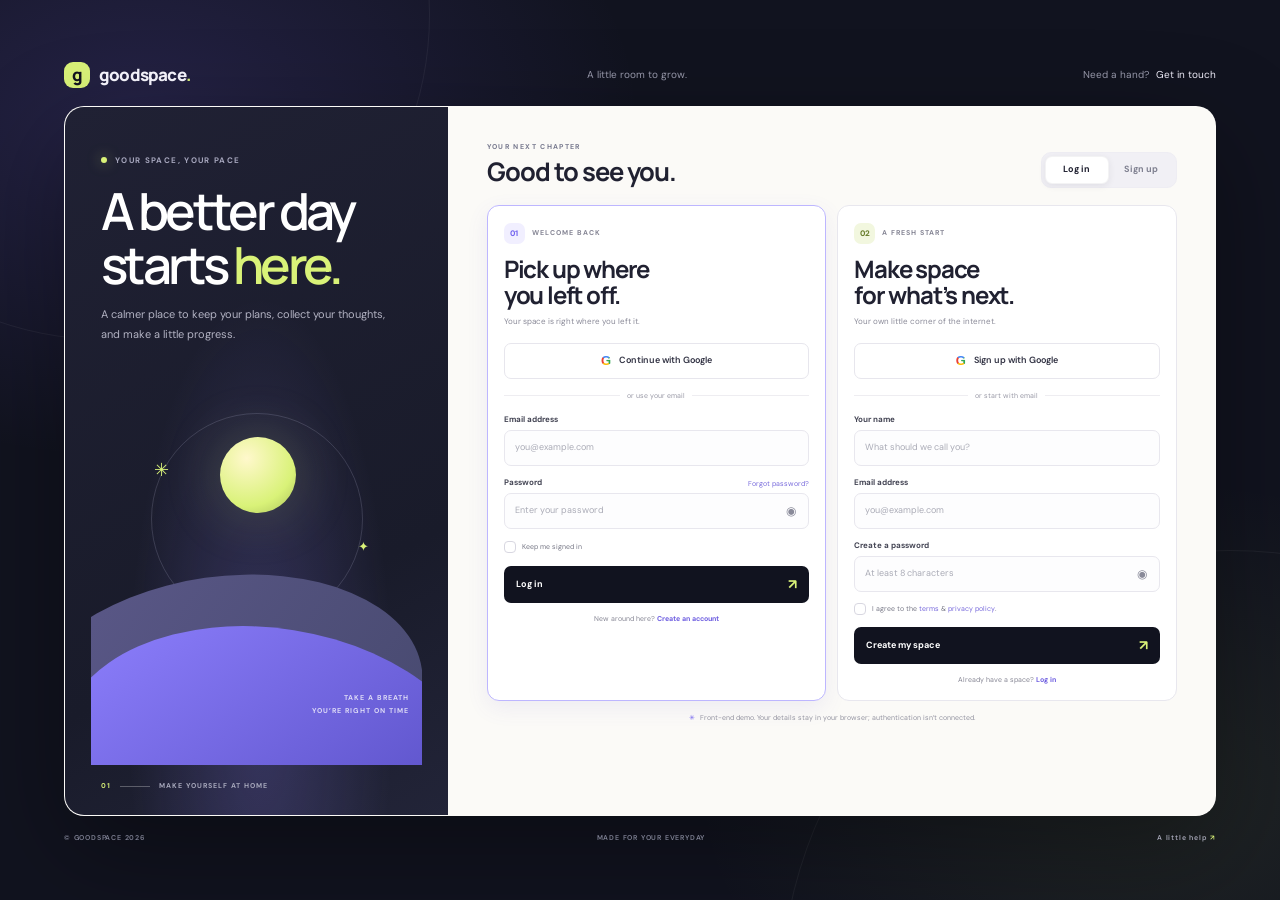
==== loginPage/index.html @ 6bf2a4a4 "Add login page HTML and CSS for user authentication" ====
<!DOCTYPE html>
<html lang="en">
<head>
  <meta charset="UTF-8">
  <meta name="viewport" content="width=device-width, initial-scale=1.0">
  <meta name="theme-color" content="#11131f">
  <meta name="description" content="Sign in or create your account. A polished, responsive login and sign-up page demo.">
  <title>Welcome back — Goodspace</title>
  <link rel="preconnect" href="https://fonts.googleapis.com">
  <link rel="preconnect" href="https://fonts.gstatic.com" crossorigin>
  <link href="https://fonts.googleapis.com/css2?family=DM+Sans:wght@400;500;600;700&family=Manrope:wght@400;500;600;700;800&display=swap" rel="stylesheet">
  <link href="https://cdn.jsdelivr.net/npm/bootstrap@5.3.3/dist/css/bootstrap.min.css" rel="stylesheet" integrity="sha384-QWTKZyjpPEjISv5WaRU9OFeRpok6YctnYmDr5pNlyT2bRjXh0JMhjY6hW+ALEwIH" crossorigin="anonymous">
  <link rel="stylesheet" href="style.css">
</head>
<body>
  <main class="auth-page container-fluid">
    <div class="ambient ambient-one" aria-hidden="true"></div>
    <div class="ambient ambient-two" aria-hidden="true"></div>

    <header class="topbar">
      <a class="brand" href="#" aria-label="Goodspace home"><span class="brand-mark" aria-hidden="true">g</span>goodspace<span class="brand-period">.</span></a>
      <p class="topbar-note">A little room to grow.</p>
      <a class="help-link" href="mailto:hello@goodspace.example">Need a hand? <span>Get in touch</span></a>
    </header>

    <section class="auth-shell row g-0" aria-labelledby="page-title">
      <div class="welcome-panel col-lg-4">
        <div class="welcome-content">
          <p class="eyebrow"><span class="status-dot"></span> YOUR SPACE, YOUR PACE</p>
          <h1 id="page-title">A better day<br>starts <span>here.</span></h1>
          <p class="welcome-copy">A calmer place to keep your plans, collect your thoughts, and make a little progress.</p>
          <div class="welcome-art" aria-hidden="true">
            <div class="art-orbit"></div>
            <div class="art-sun"></div>
            <div class="art-hill hill-back"></div>
            <div class="art-hill hill-front"></div>
            <div class="art-star star-one">✳</div>
            <div class="art-star star-two">✦</div>
            <div class="art-label">TAKE A BREATH<br>YOU’RE RIGHT ON TIME</div>
          </div>
          <div class="welcome-footer"><span>01</span><span class="footer-line"></span><span>MAKE YOURSELF AT HOME</span></div>
        </div>
      </div>

      <div class="forms-panel col-lg-8">
        <div class="forms-heading">
          <div>
            <p class="eyebrow">YOUR NEXT CHAPTER</p>
            <h2>Good to see you.</h2>
          </div>
          <div class="auth-switch" role="tablist" aria-label="Choose login or sign up">
            <button class="switch-option is-active" id="login-tab" type="button" role="tab" aria-selected="true" aria-controls="login-form">Log in</button>
            <button class="switch-option" id="signup-tab" type="button" role="tab" aria-selected="false" aria-controls="signup-form">Sign up</button>
            <span class="switch-highlight" aria-hidden="true"></span>
          </div>
        </div>

        <div class="form-grid">
          <section class="form-card login-card is-selected" id="login-card" aria-labelledby="login-heading">
            <div class="card-kicker"><span class="card-number">01</span><span class="card-type">WELCOME BACK</span></div>
            <h3 id="login-heading">Pick up where<br>you left off.</h3>
            <p class="form-intro">Your space is right where you left it.</p>

            <button class="social-button btn w-100" type="button" data-demo="Google sign-in">
              <span class="google-mark" aria-hidden="true">G</span> Continue with Google
            </button>
            <div class="form-divider"><span></span>or use your email<span></span></div>

            <form class="auth-form" id="login-form">
              <div class="mb-3">
                <label class="form-label" for="login-email">Email address</label>
                <input class="form-control" id="login-email" name="email" type="email" placeholder="you@example.com" autocomplete="email" required>
              </div>
              <div class="mb-2">
                <div class="label-row"><label class="form-label" for="login-password">Password</label><a href="#forgot-password" class="subtle-link" data-demo="Password reset">Forgot password?</a></div>
                <div class="password-wrap">
                  <input class="form-control" id="login-password" name="password" type="password" placeholder="Enter your password" autocomplete="current-password" required minlength="8">
                  <button class="password-toggle" type="button" aria-label="Show password" aria-pressed="false" data-password="login-password"><span aria-hidden="true">◉</span></button>
                </div>
              </div>
              <div class="form-check remember-row">
                <input class="form-check-input" type="checkbox" id="remember-me" name="remember">
                <label class="form-check-label" for="remember-me">Keep me signed in</label>
              </div>
              <button class="submit-button btn w-100" type="submit">Log in <span aria-hidden="true">↗</span></button>
            </form>
            <p class="form-bottom">New around here? <button type="button" class="inline-switch" data-switch="signup">Create an account</button></p>
          </section>

          <section class="form-card signup-card" id="signup-card" aria-labelledby="signup-heading">
            <div class="card-kicker"><span class="card-number">02</span><span class="card-type">A FRESH START</span></div>
            <h3 id="signup-heading">Make space<br>for what’s next.</h3>
            <p class="form-intro">Your own little corner of the internet.</p>

            <button class="social-button btn w-100" type="button" data-demo="Google sign-up">
              <span class="google-mark" aria-hidden="true">G</span> Sign up with Google
            </button>
            <div class="form-divider"><span></span>or start with email<span></span></div>

            <form class="auth-form" id="signup-form">
              <div class="mb-3">
                <label class="form-label" for="signup-name">Your name</label>
                <input class="form-control" id="signup-name" name="name" type="text" placeholder="What should we call you?" autocomplete="name" required>
              </div>
              <div class="mb-3">
                <label class="form-label" for="signup-email">Email address</label>
                <input class="form-control" id="signup-email" name="email" type="email" placeholder="you@example.com" autocomplete="email" required>
              </div>
              <div class="mb-2">
                <label class="form-label" for="signup-password">Create a password</label>
                <div class="password-wrap">
                  <input class="form-control" id="signup-password" name="password" type="password" placeholder="At least 8 characters" autocomplete="new-password" required minlength="8">
                  <button class="password-toggle" type="button" aria-label="Show password" aria-pressed="false" data-password="signup-password"><span aria-hidden="true">◉</span></button>
                </div>
              </div>
              <div class="form-check remember-row terms-row">
                <input class="form-check-input" type="checkbox" id="agree-terms" name="terms" required>
                <label class="form-check-label" for="agree-terms">I agree to the <a href="#terms" class="subtle-link" data-demo="Terms of service">terms</a> &amp; <a href="#privacy" class="subtle-link" data-demo="Privacy policy">privacy policy</a>.</label>
              </div>
              <button class="submit-button btn w-100" type="submit">Create my space <span aria-hidden="true">↗</span></button>
            </form>
            <p class="form-bottom">Already have a space? <button type="button" class="inline-switch" data-switch="login">Log in</button></p>
          </section>
        </div>

        <p class="demo-note"><span aria-hidden="true">✳</span> Front-end demo. Your details stay in your browser; authentication isn’t connected.</p>
      </div>
    </section>

    <footer class="page-footer"><span>© GOODSPACE 2026</span><span>MADE FOR YOUR EVERYDAY</span><a href="mailto:hello@goodspace.example">A little help <span aria-hidden="true">↗</span></a></footer>
    <div class="toast-message" role="status" aria-live="polite"></div>
  </main>

  <script>
    const loginTab = document.querySelector("#login-tab");
    const signupTab = document.querySelector("#signup-tab");
    const formsPanel = document.querySelector(".forms-panel");
    const toast = document.querySelector(".toast-message");
    let toastTimer;

    function selectForm(form) {
      const isSignup = form === "signup";
      formsPanel.classList.toggle("show-signup", isSignup);
      document.querySelector("#login-card").classList.toggle("is-selected", !isSignup);
      document.querySelector("#signup-card").classList.toggle("is-selected", isSignup);
      loginTab.classList.toggle("is-active", !isSignup);
      signupTab.classList.toggle("is-active", isSignup);
      loginTab.setAttribute("aria-selected", String(!isSignup));
      signupTab.setAttribute("aria-selected", String(isSignup));
      document.querySelector(isSignup ? "#signup-heading" : "#login-heading").focus({ preventScroll: true });
    }

    function showMessage(message) {
      toast.textContent = message;
      toast.classList.add("is-visible");
      window.clearTimeout(toastTimer);
      toastTimer = window.setTimeout(() => toast.classList.remove("is-visible"), 3400);
    }

    loginTab.addEventListener("click", () => selectForm("login"));
    signupTab.addEventListener("click", () => selectForm("signup"));
    document.querySelectorAll("[data-switch]").forEach((button) => {
      button.addEventListener("click", () => selectForm(button.dataset.switch));
    });

    document.querySelectorAll("[data-password]").forEach((button) => {
      button.addEventListener("click", () => {
        const input = document.getElementById(button.dataset.password);
        const isVisible = input.type === "text";
        input.type = isVisible ? "password" : "text";
        button.setAttribute("aria-pressed", String(!isVisible));
        button.setAttribute("aria-label", isVisible ? "Show password" : "Hide password");
      });
    });

    document.querySelectorAll(".auth-form").forEach((form) => {
      form.addEventListener("submit", (event) => {
        event.preventDefault();
        showMessage("This is a front-end demo. Connect an authentication service to continue.");
      });
    });

    document.querySelectorAll("[data-demo]").forEach((button) => {
      button.addEventListener("click", (event) => {
        event.preventDefault();
        showMessage(`${button.dataset.demo} needs a connected service in this demo.`);
      });
    });
  </script>
</body>
</html>
---- loginPage/style.css ----
:root {
  --night: #11131f;
  --night-soft: #191b2a;
  --paper: #fbfaf7;
  --ink: #202131;
  --muted: #888898;
  --violet: #8f81ff;
  --violet-dark: #7162ef;
  --lime: #d9f278;
  --line: #ecebf1;
  --display: "Manrope", sans-serif;
  --body: "DM Sans", sans-serif;
}

* {
  box-sizing: border-box;
}

html {
  min-width: 320px;
  min-height: 100%;
  background: var(--night);
}

body {
  min-width: 320px;
  min-height: 100vh;
  margin: 0;
  color: var(--ink);
  font-family: var(--body);
  -webkit-font-smoothing: antialiased;
}

button,
input {
  font: inherit;
}

.auth-page {
  position: relative;
  isolation: isolate;
  display: flex;
  min-height: 100vh;
  flex-direction: column;
  align-items: center;
  justify-content: center;
  padding: 22px clamp(20px, 5vw, 76px) 17px;
  overflow: hidden;
  background:
    radial-gradient(ellipse at 11% 13%, rgba(125, 102, 245, 0.18), transparent 31%),
    radial-gradient(ellipse at 90% 88%, rgba(165, 192, 84, 0.10), transparent 28%),
    var(--night);
}

.ambient {
  position: absolute;
  z-index: -1;
  border: 1px solid rgba(255, 255, 255, 0.055);
  border-radius: 50%;
  pointer-events: none;
}

.ambient-one {
  top: -310px;
  left: -220px;
  width: 650px;
  height: 650px;
}

.ambient-two {
  right: -400px;
  bottom: -550px;
  width: 900px;
  height: 900px;
}

.topbar,
.page-footer {
  position: relative;
  z-index: 1;
  display: flex;
  width: min(1200px, 100%);
  align-items: center;
  justify-content: space-between;
}

.topbar {
  margin: 0 auto 18px;
}

.brand {
  display: inline-flex;
  align-items: center;
  gap: 9px;
  color: #f8f7ff;
  font-family: var(--display);
  font-size: 17px;
  font-weight: 800;
  letter-spacing: -0.8px;
  text-decoration: none;
}

.brand:hover {
  color: #fff;
}

.brand-mark {
  display: grid;
  width: 26px;
  height: 26px;
  border-radius: 9px;
  background: var(--lime);
  color: var(--night);
  font-size: 17px;
  font-weight: 800;
  line-height: 1;
  place-items: center;
}

.brand-period {
  margin-left: -9px;
  color: var(--lime);
}

.topbar-note,
.help-link {
  margin: 0;
  color: #9a9bad;
  font-size: 10px;
}

.help-link {
  text-decoration: none;
}

.help-link span {
  margin-left: 4px;
  color: #f4f2ff;
}

.help-link:hover span,
.page-footer a:hover {
  color: var(--lime);
}

.auth-shell {
  position: relative;
  z-index: 1;
  width: min(1200px, 100%);
  min-height: min(710px, calc(100vh - 108px));
  overflow: hidden;
  border: 1px solid rgba(255, 255, 255, 0.12);
  border-radius: 20px;
  background: var(--paper);
  box-shadow: 0 34px 100px rgba(0, 0, 0, 0.35);
}

.welcome-panel {
  position: relative;
  display: flex;
  min-height: 100%;
  align-items: stretch;
  overflow: hidden;
  background:
    radial-gradient(ellipse at 51% 84%, rgba(143, 129, 255, 0.23), transparent 48%),
    linear-gradient(153deg, #202134 0%, #191b2a 68%, #222438 100%);
  color: #fff;
}

.welcome-content {
  position: relative;
  display: flex;
  width: 100%;
  flex-direction: column;
  padding: 47px 36px 23px;
}

.eyebrow {
  display: flex;
  align-items: center;
  gap: 8px;
  margin: 0 0 17px;
  color: #77798e;
  font-size: 8px;
  font-weight: 700;
  letter-spacing: 1.35px;
}

.welcome-panel .eyebrow {
  color: #a6a6bd;
}

.status-dot {
  width: 6px;
  height: 6px;
  border-radius: 50%;
  background: var(--lime);
  box-shadow: 0 0 13px rgba(217, 242, 120, 0.55);
}

.welcome-panel h1 {
  margin: 0;
  font-family: var(--display);
  font-size: clamp(39px, 4vw, 53px);
  font-weight: 600;
  letter-spacing: -3.6px;
  line-height: 1.06;
}

.welcome-panel h1 span {
  color: var(--lime);
}

.welcome-copy {
  max-width: 285px;
  margin: 14px 0 0;
  color: #b2b2c2;
  font-size: 11px;
  line-height: 1.8;
}

.welcome-art {
  position: relative;
  flex: 1;
  min-height: 190px;
  margin: 20px -10px 16px;
  overflow: hidden;
}

.art-orbit {
  position: absolute;
  top: 12%;
  left: 18%;
  width: 64%;
  aspect-ratio: 1;
  border: 1px solid rgba(215, 216, 248, 0.16);
  border-radius: 50%;
}

.art-sun {
  position: absolute;
  z-index: 1;
  top: 18%;
  left: 39%;
  width: 23%;
  aspect-ratio: 1;
  border-radius: 50%;
  background: radial-gradient(circle at 35% 28%, #fff8cc, #d9f278 65%, #a6bd58);
  box-shadow: 0 0 58px rgba(217, 242, 120, 0.21);
}

.art-hill {
  position: absolute;
  right: -8%;
  bottom: 0;
  left: -8%;
  height: 54%;
  border-radius: 50% 50% 0 0 / 70% 70% 0 0;
}

.hill-back {
  z-index: 2;
  bottom: 4%;
  left: -23%;
  width: 122%;
  height: 43%;
  background: linear-gradient(135deg, #5c598a, #484a70);
  transform: rotate(-8deg);
}

.hill-front {
  z-index: 3;
  right: -27%;
  bottom: -15%;
  width: 129%;
  height: 49%;
  background: linear-gradient(135deg, #8f81ff, #544bc0);
  transform: rotate(9deg);
}

.art-star {
  position: absolute;
  z-index: 4;
  color: var(--lime);
}

.star-one {
  top: 23%;
  left: 19%;
  font-size: 18px;
}

.star-two {
  top: 43%;
  right: 16%;
  font-size: 13px;
}

.art-label {
  position: absolute;
  z-index: 5;
  right: 4%;
  bottom: 12%;
  color: rgba(255, 255, 255, 0.77);
  font-size: 7px;
  font-weight: 700;
  letter-spacing: 1px;
  line-height: 1.8;
  text-align: right;
}

.welcome-footer {
  display: flex;
  align-items: center;
  gap: 9px;
  color: #a7a8bc;
  font-size: 7px;
  font-weight: 700;
  letter-spacing: 1px;
}

.welcome-footer > span:first-child {
  color: var(--lime);
}

.footer-line {
  width: 30px;
  height: 1px;
  background: rgba(255, 255, 255, 0.28);
}

.forms-panel {
  min-width: 0;
  padding: 35px clamp(20px, 3vw, 40px) 18px;
}

.forms-heading {
  display: flex;
  align-items: flex-end;
  justify-content: space-between;
  gap: 14px;
  margin-bottom: 17px;
}

.forms-heading .eyebrow {
  margin-bottom: 5px;
  font-size: 7px;
}

.forms-heading h2 {
  margin: 0;
  font-family: var(--display);
  font-size: clamp(19px, 2vw, 26px);
  font-weight: 700;
  letter-spacing: -1px;
}

.auth-switch {
  position: relative;
  display: inline-grid;
  flex: 0 0 auto;
  grid-template-columns: 1fr 1fr;
  padding: 3px;
  border: 1px solid #eeedf3;
  border-radius: 10px;
  background: #f1f0f5;
}

.switch-option {
  position: relative;
  z-index: 1;
  min-width: 64px;
  padding: 7px 9px;
  border: 0;
  border-radius: 7px;
  background: transparent;
  color: #7f8090;
  font-size: 9px;
  font-weight: 700;
  transition: color 180ms ease;
}

.switch-option.is-active {
  color: var(--ink);
}

.switch-highlight {
  position: absolute;
  top: 3px;
  bottom: 3px;
  left: 3px;
  width: calc(50% - 3px);
  border: 1px solid rgba(32, 33, 49, 0.05);
  border-radius: 7px;
  background: #fff;
  box-shadow: 0 2px 7px rgba(35, 36, 50, 0.08);
  transition: transform 230ms cubic-bezier(0.2, 0.8, 0.2, 1);
}

.show-signup .switch-highlight {
  transform: translateX(100%);
}

.form-grid {
  display: grid;
  grid-template-columns: repeat(2, minmax(0, 1fr));
  gap: 11px;
}

.form-card {
  min-width: 0;
  padding: 17px 16px 14px;
  border: 1px solid #e8e7ee;
  border-radius: 12px;
  background: #fff;
  transition: border-color 200ms ease, box-shadow 200ms ease, transform 200ms ease;
}

.form-card.is-selected {
  border-color: #bdb6ff;
  box-shadow: 0 7px 22px rgba(97, 84, 201, 0.09);
}

.card-kicker {
  display: flex;
  align-items: center;
  gap: 7px;
  margin-bottom: 12px;
}

.card-number {
  display: grid;
  width: 21px;
  height: 21px;
  border-radius: 7px;
  background: #f1efff;
  color: var(--violet-dark);
  font-size: 8px;
  font-weight: 700;
  place-items: center;
}

.signup-card .card-number {
  background: #f2f7df;
  color: #657b27;
}

.card-type {
  color: #858594;
  font-size: 7px;
  font-weight: 700;
  letter-spacing: 1px;
}

.form-card h3 {
  margin: 0;
  font-family: var(--display);
  font-size: clamp(19px, 2vw, 24px);
  font-weight: 700;
  letter-spacing: -1.2px;
  line-height: 1.1;
}

.form-intro {
  min-height: 15px;
  margin: 6px 0 13px;
  color: #8a8a98;
  font-size: 8px;
}

.social-button {
  display: flex;
  min-height: 36px;
  align-items: center;
  justify-content: center;
  gap: 8px;
  padding: 6px 9px;
  border: 1px solid #e7e6ed;
  border-radius: 7px;
  background: #fff;
  color: #303142;
  font-size: 9px;
  font-weight: 600;
  transition: background 160ms ease, border-color 160ms ease;
}

.social-button:hover,
.social-button:focus-visible {
  border-color: #c7c1ff;
  background: #faf9ff;
}

.google-mark {
  font-family: Arial, sans-serif;
  font-size: 13px;
  font-weight: 700;
  background: conic-gradient(from -45deg, #4285f4 0 25%, #34a853 0 50%, #fbbc05 0 75%, #ea4335 0);
  background-clip: text;
  -webkit-text-fill-color: transparent;
}

.form-divider {
  display: flex;
  align-items: center;
  gap: 7px;
  margin: 12px 0;
  color: #9898a5;
  font-size: 7px;
  white-space: nowrap;
}

.form-divider span {
  height: 1px;
  flex: 1;
  background: #eeedf1;
}

.auth-form .mb-3 {
  margin-bottom: 10px !important;
}

.form-label {
  display: block;
  margin: 0 0 5px;
  color: #444554;
  font-size: 8px;
  font-weight: 700;
}

.form-control {
  min-height: 36px;
  padding: 8px 10px;
  border: 1px solid #e8e7ee;
  border-radius: 7px;
  background: #fdfdfe;
  color: var(--ink);
  font-size: 9px;
  box-shadow: none;
}

.form-control::placeholder {
  color: #aaabb6;
}

.form-control:focus {
  border-color: #9b8fff;
  background: #fff;
  box-shadow: 0 0 0 3px rgba(143, 129, 255, 0.13);
}

.label-row {
  display: flex;
  align-items: center;
  justify-content: space-between;
}

.subtle-link {
  color: #7668db;
  font-size: 7px;
  text-decoration: none;
}

.subtle-link:hover {
  color: #4e41bd;
  text-decoration: underline;
}

.password-wrap {
  position: relative;
}

.password-wrap .form-control {
  padding-right: 38px;
}

.password-toggle {
  position: absolute;
  top: 50%;
  right: 4px;
  display: grid;
  width: 28px;
  height: 28px;
  padding: 0;
  transform: translateY(-50%);
  border: 0;
  border-radius: 6px;
  background: transparent;
  color: #898a99;
  font-size: 12px;
  place-items: center;
}

.password-toggle:hover {
  background: #f1efff;
  color: var(--violet-dark);
}

.remember-row {
  display: flex;
  min-height: 17px;
  align-items: center;
  gap: 6px;
  margin: 9px 0 11px;
  padding-left: 0;
}

.form-check-input {
  float: none !important;
  width: 12px;
  height: 12px;
  flex: 0 0 auto;
  margin: 0 !important;
  border-color: #d8d7e1;
  box-shadow: none !important;
  cursor: pointer;
}

.form-check-input:checked {
  border-color: var(--violet-dark);
  background-color: var(--violet-dark);
}

.form-check-label {
  color: #777886;
  font-size: 7px;
  line-height: 1.45;
}

.terms-row {
  margin-top: 8px;
  margin-bottom: 10px;
}

.submit-button {
  display: flex;
  min-height: 37px;
  align-items: center;
  justify-content: space-between;
  padding: 8px 12px;
  border: 0;
  border-radius: 7px;
  background: var(--night);
  color: #fff;
  font-size: 9px;
  font-weight: 700;
  transition: background 180ms ease, transform 180ms ease;
}

.submit-button > span {
  color: var(--lime);
  font-size: 14px;
}

.submit-button:hover,
.submit-button:focus-visible {
  background: var(--violet-dark);
  color: #fff;
  transform: translateY(-1px);
}

.form-bottom {
  margin: 11px 0 0;
  color: #858593;
  font-size: 7px;
  text-align: center;
}

.inline-switch {
  padding: 0;
  border: 0;
  background: none;
  color: #6d5de0;
  font-size: inherit;
  font-weight: 700;
}

.inline-switch:hover {
  text-decoration: underline;
}

.demo-note {
  margin: 12px 0 0;
  color: #9393a0;
  font-size: 7px;
  text-align: center;
}

.demo-note > span {
  margin-right: 3px;
  color: var(--violet-dark);
}

.page-footer {
  margin: 17px auto 0;
  color: #7e8093;
  font-size: 7px;
  font-weight: 600;
  letter-spacing: 0.8px;
}

.page-footer a {
  color: #a5a6b6;
  text-decoration: none;
  transition: color 160ms ease;
}

.page-footer a span {
  color: var(--lime);
}

.toast-message {
  position: fixed;
  z-index: 5;
  right: 20px;
  bottom: 20px;
  max-width: min(390px, calc(100vw - 40px));
  padding: 13px 16px;
  transform: translateY(12px);
  border: 1px solid rgba(255, 255, 255, 0.12);
  border-radius: 10px;
  background: #24263a;
  color: #fff;
  font-size: 11px;
  line-height: 1.6;
  opacity: 0;
  pointer-events: none;
  box-shadow: 0 12px 36px rgba(0, 0, 0, 0.25);
  transition: opacity 180ms ease, transform 180ms ease;
}

.toast-message.is-visible {
  transform: translateY(0);
  opacity: 1;
}

.form-card h3:focus {
  outline: none;
}

@media (min-width: 992px) {
  .forms-panel.show-signup .login-card,
  .forms-panel:not(.show-signup) .signup-card {
    border-color: #e8e7ee;
    box-shadow: none;
  }

  .forms-panel.show-signup .signup-card,
  .forms-panel:not(.show-signup) .login-card {
    border-color: #bdb6ff;
    box-shadow: 0 7px 22px rgba(97, 84, 201, 0.09);
  }
}

@media (max-width: 991.98px) {
  .auth-page {
    justify-content: flex-start;
    padding-top: 18px;
  }

  .auth-shell {
    width: min(690px, 100%);
    min-height: auto;
    margin: 0 auto;
  }

  .welcome-panel {
    min-height: 220px;
  }

  .welcome-content {
    display: grid;
    grid-template-columns: 1fr minmax(180px, 0.7fr);
    grid-template-rows: auto 1fr auto;
    column-gap: 20px;
    padding: 22px 25px 15px;
  }

  .welcome-content > .eyebrow,
  .welcome-panel h1,
  .welcome-copy,
  .welcome-footer {
    grid-column: 1;
  }

  .welcome-content > .eyebrow {
    grid-row: 1;
    margin-bottom: 10px;
  }

  .welcome-panel h1 {
    grid-row: 2;
    font-size: 39px;
  }

  .welcome-copy {
    grid-row: 3;
    align-self: end;
    max-width: 310px;
    margin-top: 10px;
  }

  .welcome-art {
    grid-column: 2;
    grid-row: 1 / 4;
    min-height: 175px;
    margin: 0;
  }

  .welcome-footer {
    display: none;
  }

  .forms-panel {
    padding: 24px 23px 17px;
  }
}

@media (max-width: 575.98px) {
  .auth-page {
    padding-right: 13px;
    padding-left: 13px;
  }

  .topbar {
    margin-bottom: 12px;
  }

  .topbar-note {
    display: none;
  }

  .help-link {
    font-size: 9px;
  }

  .auth-shell {
    border-radius: 16px;
  }

  .welcome-panel {
    min-height: 167px;
  }

  .welcome-content {
    grid-template-columns: minmax(0, 1fr) 120px;
    column-gap: 7px;
    padding: 18px 16px 12px;
  }

  .welcome-panel .eyebrow {
    margin-bottom: 8px;
    font-size: 7px;
  }

  .welcome-panel h1 {
    font-size: 31px;
    letter-spacing: -2px;
  }

  .welcome-copy {
    max-width: 225px;
    margin-top: 7px;
    font-size: 9px;
  }

  .welcome-art {
    min-height: 133px;
  }

  .art-label {
    right: 0;
    bottom: 10%;
    font-size: 5px;
  }

  .forms-panel {
    padding: 20px 15px 14px;
    overflow: hidden;
  }

  .forms-heading {
    align-items: center;
    margin-bottom: 12px;
  }

  .forms-heading h2 {
    font-size: 20px;
  }

  .switch-option {
    min-width: 57px;
    padding: 7px 6px;
    font-size: 8px;
  }

  .form-grid {
    display: flex;
    width: 200%;
    gap: 0;
    align-items: stretch;
    transition: transform 300ms cubic-bezier(0.2, 0.8, 0.2, 1);
  }

  .form-card {
    width: 50%;
    flex: 0 0 50%;
    padding: 17px 14px 14px;
  }

  .show-signup .form-grid {
    transform: translateX(-50%);
  }

  .form-card h3 {
    font-size: 22px;
  }

  .card-kicker {
    margin-bottom: 10px;
  }

  .form-intro {
    margin-bottom: 12px;
  }

  .social-button {
    min-height: 39px;
    font-size: 10px;
  }

  .form-label {
    font-size: 9px;
  }

  .form-control {
    min-height: 39px;
    font-size: 10px;
  }

  .subtle-link,
  .form-check-label {
    font-size: 8px;
  }

  .remember-row {
    margin-top: 10px;
    margin-bottom: 12px;
  }

  .submit-button {
    min-height: 40px;
    font-size: 10px;
  }

  .form-bottom {
    font-size: 8px;
  }

  .demo-note {
    max-width: 320px;
    margin: 11px auto 0;
    line-height: 1.5;
  }

  .page-footer {
    margin-top: 13px;
    font-size: 6px;
  }
}

@media (prefers-reduced-motion: reduce) {
  *,
  *::before,
  *::after {
    scroll-behavior: auto !important;
    animation-duration: 0.01ms !important;
    transition-duration: 0.01ms !important;
  }
}
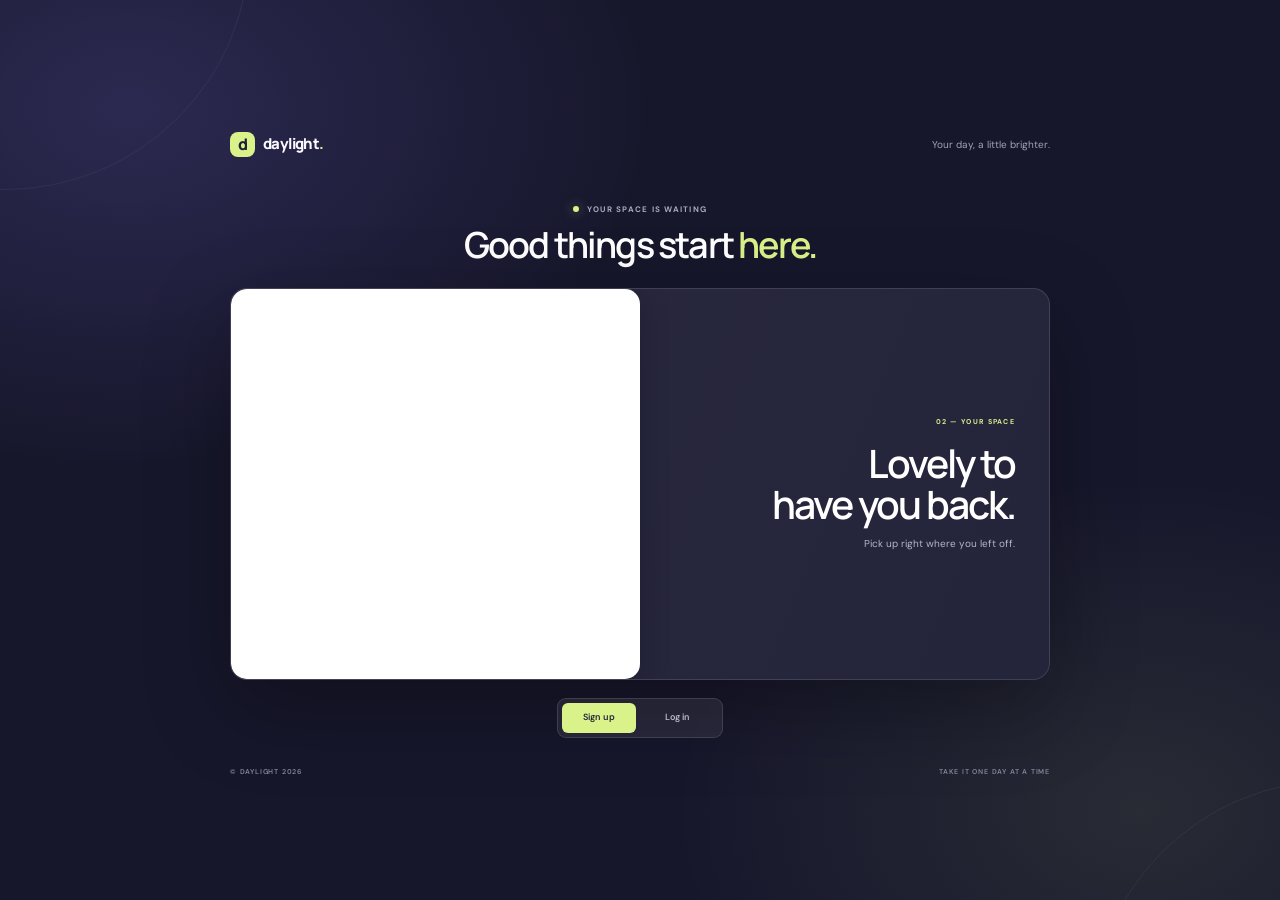
==== commit c9781a2a: "Refactor login page styles: update color scheme, improve layout, and enhance responsiveness" ====
--- a/loginPage/index.html
+++ b/loginPage/index.html
@@ -3,9 +3,9 @@
 <head>
   <meta charset="UTF-8">
   <meta name="viewport" content="width=device-width, initial-scale=1.0">
-  <meta name="theme-color" content="#11131f">
-  <meta name="description" content="Sign in or create your account. A polished, responsive login and sign-up page demo.">
-  <title>Welcome back — Goodspace</title>
+  <meta name="theme-color" content="#17172c">
+  <meta name="description" content="A simple interactive login and sign-up page.">
+  <title>Welcome — Daylight</title>
   <link rel="preconnect" href="https://fonts.googleapis.com">
   <link rel="preconnect" href="https://fonts.gstatic.com" crossorigin>
   <link href="https://fonts.googleapis.com/css2?family=DM+Sans:wght@400;500;600;700&family=Manrope:wght@400;500;600;700;800&display=swap" rel="stylesheet">
@@ -13,177 +13,124 @@
   <link rel="stylesheet" href="style.css">
 </head>
 <body>
-  <main class="auth-page container-fluid">
-    <div class="ambient ambient-one" aria-hidden="true"></div>
-    <div class="ambient ambient-two" aria-hidden="true"></div>
-
+  <main class="page container-fluid">
     <header class="topbar">
-      <a class="brand" href="#" aria-label="Goodspace home"><span class="brand-mark" aria-hidden="true">g</span>goodspace<span class="brand-period">.</span></a>
-      <p class="topbar-note">A little room to grow.</p>
-      <a class="help-link" href="mailto:hello@goodspace.example">Need a hand? <span>Get in touch</span></a>
+      <a class="brand" href="#" aria-label="Daylight home"><span class="brand-icon" aria-hidden="true">d</span>daylight<span class="brand-dot">.</span></a>
+      <span class="topbar-note">Your day, a little brighter.</span>
     </header>
 
-    <section class="auth-shell row g-0" aria-labelledby="page-title">
-      <div class="welcome-panel col-lg-4">
-        <div class="welcome-content">
-          <p class="eyebrow"><span class="status-dot"></span> YOUR SPACE, YOUR PACE</p>
-          <h1 id="page-title">A better day<br>starts <span>here.</span></h1>
-          <p class="welcome-copy">A calmer place to keep your plans, collect your thoughts, and make a little progress.</p>
-          <div class="welcome-art" aria-hidden="true">
-            <div class="art-orbit"></div>
-            <div class="art-sun"></div>
-            <div class="art-hill hill-back"></div>
-            <div class="art-hill hill-front"></div>
-            <div class="art-star star-one">✳</div>
-            <div class="art-star star-two">✦</div>
-            <div class="art-label">TAKE A BREATH<br>YOU’RE RIGHT ON TIME</div>
-          </div>
-          <div class="welcome-footer"><span>01</span><span class="footer-line"></span><span>MAKE YOURSELF AT HOME</span></div>
-        </div>
+    <div class="page-heading">
+      <span class="eyebrow"><span class="live-dot"></span> YOUR SPACE IS WAITING</span>
+      <h1>Good things start <span>here.</span></h1>
+    </div>
+
+    <section class="auth-stage" aria-label="Log in or create an account">
+      <div class="stage-message signup-message">
+        <span class="stage-number">01 — A FRESH START</span>
+        <h2>Make space<br>for what’s next.</h2>
+        <p>A small step toward a brighter day.</p>
+      </div>
+      <div class="stage-message login-message">
+        <span class="stage-number">02 — YOUR SPACE</span>
+        <h2>Lovely to<br>have you back.</h2>
+        <p>Pick up right where you left off.</p>
       </div>
 
-      <div class="forms-panel col-lg-8">
-        <div class="forms-heading">
-          <div>
-            <p class="eyebrow">YOUR NEXT CHAPTER</p>
-            <h2>Good to see you.</h2>
-          </div>
-          <div class="auth-switch" role="tablist" aria-label="Choose login or sign up">
-            <button class="switch-option is-active" id="login-tab" type="button" role="tab" aria-selected="true" aria-controls="login-form">Log in</button>
-            <button class="switch-option" id="signup-tab" type="button" role="tab" aria-selected="false" aria-controls="signup-form">Sign up</button>
-            <span class="switch-highlight" aria-hidden="true"></span>
-          </div>
-        </div>
-
-        <div class="form-grid">
-          <section class="form-card login-card is-selected" id="login-card" aria-labelledby="login-heading">
-            <div class="card-kicker"><span class="card-number">01</span><span class="card-type">WELCOME BACK</span></div>
-            <h3 id="login-heading">Pick up where<br>you left off.</h3>
-            <p class="form-intro">Your space is right where you left it.</p>
-
-            <button class="social-button btn w-100" type="button" data-demo="Google sign-in">
-              <span class="google-mark" aria-hidden="true">G</span> Continue with Google
-            </button>
-            <div class="form-divider"><span></span>or use your email<span></span></div>
-
-            <form class="auth-form" id="login-form">
-              <div class="mb-3">
-                <label class="form-label" for="login-email">Email address</label>
-                <input class="form-control" id="login-email" name="email" type="email" placeholder="you@example.com" autocomplete="email" required>
-              </div>
-              <div class="mb-2">
-                <div class="label-row"><label class="form-label" for="login-password">Password</label><a href="#forgot-password" class="subtle-link" data-demo="Password reset">Forgot password?</a></div>
-                <div class="password-wrap">
-                  <input class="form-control" id="login-password" name="password" type="password" placeholder="Enter your password" autocomplete="current-password" required minlength="8">
-                  <button class="password-toggle" type="button" aria-label="Show password" aria-pressed="false" data-password="login-password"><span aria-hidden="true">◉</span></button>
-                </div>
-              </div>
-              <div class="form-check remember-row">
-                <input class="form-check-input" type="checkbox" id="remember-me" name="remember">
-                <label class="form-check-label" for="remember-me">Keep me signed in</label>
-              </div>
-              <button class="submit-button btn w-100" type="submit">Log in <span aria-hidden="true">↗</span></button>
-            </form>
-            <p class="form-bottom">New around here? <button type="button" class="inline-switch" data-switch="signup">Create an account</button></p>
-          </section>
-
-          <section class="form-card signup-card" id="signup-card" aria-labelledby="signup-heading">
-            <div class="card-kicker"><span class="card-number">02</span><span class="card-type">A FRESH START</span></div>
-            <h3 id="signup-heading">Make space<br>for what’s next.</h3>
-            <p class="form-intro">Your own little corner of the internet.</p>
-
-            <button class="social-button btn w-100" type="button" data-demo="Google sign-up">
-              <span class="google-mark" aria-hidden="true">G</span> Sign up with Google
-            </button>
-            <div class="form-divider"><span></span>or start with email<span></span></div>
-
-            <form class="auth-form" id="signup-form">
+      <div class="auth-card" id="auth-card">
+        <div class="auth-card-inner">
+          <section class="form-view signup-view" id="signup-view" aria-labelledby="signup-title">
+            <span class="form-step">01 / SIGN UP</span>
+            <h2 id="signup-title">Create your account</h2>
+            <p class="form-subtitle">A little space, just for you.</p>
+            <form id="signup-form">
               <div class="mb-3">
                 <label class="form-label" for="signup-name">Your name</label>
-                <input class="form-control" id="signup-name" name="name" type="text" placeholder="What should we call you?" autocomplete="name" required>
+                <input class="form-control" id="signup-name" name="name" type="text" placeholder="Alex Morgan" autocomplete="name" required>
               </div>
               <div class="mb-3">
                 <label class="form-label" for="signup-email">Email address</label>
                 <input class="form-control" id="signup-email" name="email" type="email" placeholder="you@example.com" autocomplete="email" required>
               </div>
-              <div class="mb-2">
-                <label class="form-label" for="signup-password">Create a password</label>
-                <div class="password-wrap">
-                  <input class="form-control" id="signup-password" name="password" type="password" placeholder="At least 8 characters" autocomplete="new-password" required minlength="8">
-                  <button class="password-toggle" type="button" aria-label="Show password" aria-pressed="false" data-password="signup-password"><span aria-hidden="true">◉</span></button>
-                </div>
+              <div class="mb-3">
+                <label class="form-label" for="signup-password">Password</label>
+                <input class="form-control" id="signup-password" name="password" type="password" placeholder="At least 8 characters" autocomplete="new-password" minlength="8" required>
               </div>
-              <div class="form-check remember-row terms-row">
-                <input class="form-check-input" type="checkbox" id="agree-terms" name="terms" required>
-                <label class="form-check-label" for="agree-terms">I agree to the <a href="#terms" class="subtle-link" data-demo="Terms of service">terms</a> &amp; <a href="#privacy" class="subtle-link" data-demo="Privacy policy">privacy policy</a>.</label>
+              <button class="submit-button btn w-100" type="submit">Create account <span aria-hidden="true">→</span></button>
+            </form>
+            <p class="mobile-switch">Already a member? <button type="button" data-mode="login">Log in</button></p>
+          </section>
+
+          <section class="form-view login-view" id="login-view" aria-labelledby="login-title" aria-hidden="true" inert>
+            <span class="form-step">02 / WELCOME BACK</span>
+            <h2 id="login-title">Log in to Daylight</h2>
+            <p class="form-subtitle">Your good things are right here.</p>
+            <form id="login-form">
+              <div class="mb-3">
+                <label class="form-label" for="login-email">Email address</label>
+                <input class="form-control" id="login-email" name="email" type="email" placeholder="you@example.com" autocomplete="email" required>
               </div>
-              <button class="submit-button btn w-100" type="submit">Create my space <span aria-hidden="true">↗</span></button>
+              <div class="mb-3">
+                <label class="form-label" for="login-password">Password</label>
+                <input class="form-control" id="login-password" name="password" type="password" placeholder="Enter your password" autocomplete="current-password" minlength="8" required>
+              </div>
+              <button class="submit-button btn w-100" type="submit">Log in <span aria-hidden="true">→</span></button>
             </form>
-            <p class="form-bottom">Already have a space? <button type="button" class="inline-switch" data-switch="login">Log in</button></p>
+            <p class="mobile-switch">New around here? <button type="button" data-mode="signup">Sign up</button></p>
           </section>
         </div>
-
-        <p class="demo-note"><span aria-hidden="true">✳</span> Front-end demo. Your details stay in your browser; authentication isn’t connected.</p>
       </div>
     </section>
 
-    <footer class="page-footer"><span>© GOODSPACE 2026</span><span>MADE FOR YOUR EVERYDAY</span><a href="mailto:hello@goodspace.example">A little help <span aria-hidden="true">↗</span></a></footer>
-    <div class="toast-message" role="status" aria-live="polite"></div>
+    <nav class="mode-switch" aria-label="Choose a form">
+      <button class="mode-button is-active" type="button" data-mode="signup" aria-pressed="true">Sign up</button>
+      <button class="mode-button" type="button" data-mode="login" aria-pressed="false">Log in</button>
+      <span class="mode-indicator" aria-hidden="true"></span>
+    </nav>
+
+    <footer class="page-footer"><span>© DAYLIGHT 2026</span><span>TAKE IT ONE DAY AT A TIME</span></footer>
+    <p class="demo-notice" role="status" aria-live="polite"></p>
   </main>
 
   <script>
-    const loginTab = document.querySelector("#login-tab");
-    const signupTab = document.querySelector("#signup-tab");
-    const formsPanel = document.querySelector(".forms-panel");
-    const toast = document.querySelector(".toast-message");
-    let toastTimer;
+    const card = document.querySelector("#auth-card");
+    const signupView = document.querySelector("#signup-view");
+    const loginView = document.querySelector("#login-view");
+    const modeButtons = document.querySelectorAll(".mode-button");
+    const notice = document.querySelector(".demo-notice");
+    let noticeTimer;
 
-    function selectForm(form) {
-      const isSignup = form === "signup";
-      formsPanel.classList.toggle("show-signup", isSignup);
-      document.querySelector("#login-card").classList.toggle("is-selected", !isSignup);
-      document.querySelector("#signup-card").classList.toggle("is-selected", isSignup);
-      loginTab.classList.toggle("is-active", !isSignup);
-      signupTab.classList.toggle("is-active", isSignup);
-      loginTab.setAttribute("aria-selected", String(!isSignup));
-      signupTab.setAttribute("aria-selected", String(isSignup));
-      document.querySelector(isSignup ? "#signup-heading" : "#login-heading").focus({ preventScroll: true });
+    function setMode(mode) {
+      const isLogin = mode === "login";
+      card.classList.toggle("is-login", isLogin);
+      signupView.classList.toggle("is-current", !isLogin);
+      loginView.classList.toggle("is-current", isLogin);
+      signupView.setAttribute("aria-hidden", String(isLogin));
+      loginView.setAttribute("aria-hidden", String(!isLogin));
+      signupView.toggleAttribute("inert", isLogin);
+      loginView.toggleAttribute("inert", !isLogin);
+
+      modeButtons.forEach((button) => {
+        const selected = button.dataset.mode === mode;
+        button.classList.toggle("is-active", selected);
+        button.setAttribute("aria-pressed", String(selected));
+      });
     }
 
-    function showMessage(message) {
-      toast.textContent = message;
-      toast.classList.add("is-visible");
-      window.clearTimeout(toastTimer);
-      toastTimer = window.setTimeout(() => toast.classList.remove("is-visible"), 3400);
-    }
-
-    loginTab.addEventListener("click", () => selectForm("login"));
-    signupTab.addEventListener("click", () => selectForm("signup"));
-    document.querySelectorAll("[data-switch]").forEach((button) => {
-      button.addEventListener("click", () => selectForm(button.dataset.switch));
+    modeButtons.forEach((button) => {
+      button.addEventListener("click", () => setMode(button.dataset.mode));
     });
 
-    document.querySelectorAll("[data-password]").forEach((button) => {
-      button.addEventListener("click", () => {
-        const input = document.getElementById(button.dataset.password);
-        const isVisible = input.type === "text";
-        input.type = isVisible ? "password" : "text";
-        button.setAttribute("aria-pressed", String(!isVisible));
-        button.setAttribute("aria-label", isVisible ? "Show password" : "Hide password");
-      });
+    document.querySelectorAll("[data-mode]:not(.mode-button)").forEach((button) => {
+      button.addEventListener("click", () => setMode(button.dataset.mode));
     });
 
-    document.querySelectorAll(".auth-form").forEach((form) => {
+    document.querySelectorAll(".auth-card form").forEach((form) => {
       form.addEventListener("submit", (event) => {
         event.preventDefault();
-        showMessage("This is a front-end demo. Connect an authentication service to continue.");
-      });
-    });
-
-    document.querySelectorAll("[data-demo]").forEach((button) => {
-      button.addEventListener("click", (event) => {
-        event.preventDefault();
-        showMessage(`${button.dataset.demo} needs a connected service in this demo.`);
+        notice.textContent = "This demo doesn’t connect to an account service yet.";
+        notice.classList.add("is-visible");
+        window.clearTimeout(noticeTimer);
+        noticeTimer = window.setTimeout(() => notice.classList.remove("is-visible"), 3000);
       });
     });
   </script>
--- a/loginPage/style.css
+++ b/loginPage/style.css
@@ -1,13 +1,10 @@
 :root {
-  --night: #11131f;
-  --night-soft: #191b2a;
-  --paper: #fbfaf7;
-  --ink: #202131;
-  --muted: #888898;
-  --violet: #8f81ff;
-  --violet-dark: #7162ef;
-  --lime: #d9f278;
-  --line: #ecebf1;
+  color-scheme: light;
+  --ink: #202034;
+  --muted: #9292a1;
+  --purple: #8d7cf8;
+  --mint: #d9f28a;
+  --line: #eeedf4;
   --display: "Manrope", sans-serif;
   --body: "DM Sans", sans-serif;
 }
@@ -16,16 +13,15 @@
   box-sizing: border-box;
 }
 
-html {
+html,
+body {
   min-width: 320px;
   min-height: 100%;
-  background: var(--night);
 }
 
 body {
-  min-width: 320px;
-  min-height: 100vh;
   margin: 0;
+  background: #17172c;
   color: var(--ink);
   font-family: var(--body);
   -webkit-font-smoothing: antialiased;
@@ -36,67 +32,73 @@
   font: inherit;
 }
 
-.auth-page {
+.page {
   position: relative;
-  isolation: isolate;
   display: flex;
   min-height: 100vh;
   flex-direction: column;
   align-items: center;
   justify-content: center;
-  padding: 22px clamp(20px, 5vw, 76px) 17px;
+  padding: 24px 24px 15px;
   overflow: hidden;
   background:
-    radial-gradient(ellipse at 11% 13%, rgba(125, 102, 245, 0.18), transparent 31%),
-    radial-gradient(ellipse at 90% 88%, rgba(165, 192, 84, 0.10), transparent 28%),
-    var(--night);
-}
-
-.ambient {
+    radial-gradient(ellipse at 10% 12%, rgba(141, 124, 248, 0.18), transparent 32%),
+    radial-gradient(ellipse at 89% 90%, rgba(217, 242, 138, 0.09), transparent 29%),
+    #17172c;
+}
+
+.page::before,
+.page::after {
   position: absolute;
-  z-index: -1;
+  z-index: 0;
+  width: 490px;
+  height: 490px;
   border: 1px solid rgba(255, 255, 255, 0.055);
   border-radius: 50%;
+  content: "";
   pointer-events: none;
 }
 
-.ambient-one {
-  top: -310px;
-  left: -220px;
-  width: 650px;
-  height: 650px;
-}
-
-.ambient-two {
-  right: -400px;
-  bottom: -550px;
-  width: 900px;
-  height: 900px;
+.page::before {
+  top: -300px;
+  left: -240px;
+}
+
+.page::after {
+  right: -300px;
+  bottom: -370px;
 }
 
 .topbar,
+.page-heading,
+.auth-stage,
+.mode-switch,
 .page-footer {
   position: relative;
   z-index: 1;
-  display: flex;
-  width: min(1200px, 100%);
+  width: min(820px, 100%);
+}
+
+.topbar,
+.page-footer {
+  display: flex;
   align-items: center;
   justify-content: space-between;
 }
 
 .topbar {
-  margin: 0 auto 18px;
+  margin-bottom: 38px;
 }
 
 .brand {
   display: inline-flex;
   align-items: center;
-  gap: 9px;
-  color: #f8f7ff;
+  gap: 8px;
+  color: #faf9ff;
   font-family: var(--display);
-  font-size: 17px;
+  font-size: 15px;
   font-weight: 800;
-  letter-spacing: -0.8px;
+  letter-spacing: -0.6px;
   text-decoration: none;
 }
 
@@ -104,828 +106,366 @@
   color: #fff;
 }
 
-.brand-mark {
+.brand-icon {
   display: grid;
-  width: 26px;
-  height: 26px;
-  border-radius: 9px;
-  background: var(--lime);
-  color: var(--night);
-  font-size: 17px;
-  font-weight: 800;
+  width: 25px;
+  height: 25px;
+  border-radius: 8px;
+  background: var(--mint);
+  color: var(--ink);
+  font-size: 16px;
   line-height: 1;
   place-items: center;
 }
 
-.brand-period {
-  margin-left: -9px;
-  color: var(--lime);
-}
-
-.topbar-note,
-.help-link {
+.brand-dot {
+  margin-left: -8px;
+  color: var(--mint);
+}
+
+.topbar-note {
   margin: 0;
-  color: #9a9bad;
+  color: #a3a2b6;
   font-size: 10px;
 }
 
-.help-link {
-  text-decoration: none;
-}
-
-.help-link span {
-  margin-left: 4px;
-  color: #f4f2ff;
-}
-
-.help-link:hover span,
-.page-footer a:hover {
-  color: var(--lime);
-}
-
-.auth-shell {
-  position: relative;
-  z-index: 1;
-  width: min(1200px, 100%);
-  min-height: min(710px, calc(100vh - 108px));
-  overflow: hidden;
-  border: 1px solid rgba(255, 255, 255, 0.12);
-  border-radius: 20px;
-  background: var(--paper);
-  box-shadow: 0 34px 100px rgba(0, 0, 0, 0.35);
-}
-
-.welcome-panel {
-  position: relative;
-  display: flex;
-  min-height: 100%;
-  align-items: stretch;
-  overflow: hidden;
-  background:
-    radial-gradient(ellipse at 51% 84%, rgba(143, 129, 255, 0.23), transparent 48%),
-    linear-gradient(153deg, #202134 0%, #191b2a 68%, #222438 100%);
-  color: #fff;
-}
-
-.welcome-content {
-  position: relative;
-  display: flex;
-  width: 100%;
-  flex-direction: column;
-  padding: 47px 36px 23px;
+.page-heading {
+  margin-bottom: 22px;
+  text-align: center;
 }
 
 .eyebrow {
-  display: flex;
+  display: inline-flex;
   align-items: center;
   gap: 8px;
-  margin: 0 0 17px;
-  color: #77798e;
+  margin-bottom: 8px;
+  color: #aaa9bd;
   font-size: 8px;
   font-weight: 700;
-  letter-spacing: 1.35px;
-}
-
-.welcome-panel .eyebrow {
-  color: #a6a6bd;
-}
-
-.status-dot {
+  letter-spacing: 1.25px;
+}
+
+.live-dot {
   width: 6px;
   height: 6px;
   border-radius: 50%;
-  background: var(--lime);
-  box-shadow: 0 0 13px rgba(217, 242, 120, 0.55);
-}
-
-.welcome-panel h1 {
+  background: var(--mint);
+  box-shadow: 0 0 12px rgba(217, 242, 138, 0.5);
+}
+
+.page-heading h1 {
+  margin: 0;
+  color: #fff;
+  font-family: var(--display);
+  font-size: clamp(26px, 4vw, 36px);
+  font-weight: 600;
+  letter-spacing: -1.8px;
+}
+
+.page-heading h1 span {
+  color: var(--mint);
+}
+
+.auth-stage {
+  display: flex;
+  height: 392px;
+  overflow: hidden;
+  border: 1px solid rgba(255, 255, 255, 0.12);
+  border-radius: 17px;
+  background: linear-gradient(112deg, #29283f, #24243a);
+  box-shadow: 0 28px 85px rgba(0, 0, 0, 0.3);
+}
+
+.stage-message {
+  display: flex;
+  width: 50%;
+  flex: 0 0 50%;
+  flex-direction: column;
+  justify-content: center;
+  padding: 28px 34px;
+  color: #fff;
+}
+
+.stage-number {
+  margin-bottom: 15px;
+  color: var(--mint);
+  font-size: 7px;
+  font-weight: 700;
+  letter-spacing: 1.3px;
+}
+
+.stage-message h2 {
   margin: 0;
   font-family: var(--display);
-  font-size: clamp(39px, 4vw, 53px);
+  font-size: clamp(26px, 4vw, 39px);
   font-weight: 600;
-  letter-spacing: -3.6px;
-  line-height: 1.06;
-}
-
-.welcome-panel h1 span {
-  color: var(--lime);
-}
-
-.welcome-copy {
-  max-width: 285px;
-  margin: 14px 0 0;
-  color: #b2b2c2;
-  font-size: 11px;
-  line-height: 1.8;
-}
-
-.welcome-art {
+  letter-spacing: -2px;
+  line-height: 1.07;
+}
+
+.stage-message p {
+  margin: 10px 0 0;
+  color: #b7b6c8;
+  font-size: 10px;
+}
+
+.login-message {
+  align-items: flex-end;
+  text-align: right;
+}
+
+.auth-card {
+  position: absolute;
+  top: 0;
+  bottom: 0;
+  left: 0;
+  width: 50%;
+  overflow: hidden;
+  border: 1px solid rgba(255, 255, 255, 0.72);
+  border-radius: 15px;
+  background: #fff;
+  box-shadow: 0 8px 30px rgba(4, 4, 18, 0.22);
+  transition: transform 520ms cubic-bezier(0.22, 1, 0.36, 1);
+}
+
+.auth-card.is-login {
+  transform: translateX(100%);
+}
+
+.auth-card-inner,
+.form-view {
+  width: 100%;
+  height: 100%;
+}
+
+.auth-card-inner {
   position: relative;
-  flex: 1;
-  min-height: 190px;
-  margin: 20px -10px 16px;
-  overflow: hidden;
-}
-
-.art-orbit {
+}
+
+.form-view {
   position: absolute;
-  top: 12%;
-  left: 18%;
-  width: 64%;
-  aspect-ratio: 1;
-  border: 1px solid rgba(215, 216, 248, 0.16);
-  border-radius: 50%;
-}
-
-.art-sun {
-  position: absolute;
+  inset: 0;
+  display: flex;
+  flex-direction: column;
+  justify-content: center;
+  padding: 31px clamp(21px, 3.2vw, 40px);
+  opacity: 0;
+  transform: translateY(7px);
+  transition: opacity 180ms ease, transform 260ms ease;
+}
+
+.form-view.is-current {
   z-index: 1;
-  top: 18%;
-  left: 39%;
-  width: 23%;
-  aspect-ratio: 1;
-  border-radius: 50%;
-  background: radial-gradient(circle at 35% 28%, #fff8cc, #d9f278 65%, #a6bd58);
-  box-shadow: 0 0 58px rgba(217, 242, 120, 0.21);
-}
-
-.art-hill {
-  position: absolute;
-  right: -8%;
-  bottom: 0;
-  left: -8%;
-  height: 54%;
-  border-radius: 50% 50% 0 0 / 70% 70% 0 0;
-}
-
-.hill-back {
-  z-index: 2;
-  bottom: 4%;
-  left: -23%;
-  width: 122%;
-  height: 43%;
-  background: linear-gradient(135deg, #5c598a, #484a70);
-  transform: rotate(-8deg);
-}
-
-.hill-front {
-  z-index: 3;
-  right: -27%;
-  bottom: -15%;
-  width: 129%;
-  height: 49%;
-  background: linear-gradient(135deg, #8f81ff, #544bc0);
-  transform: rotate(9deg);
-}
-
-.art-star {
-  position: absolute;
-  z-index: 4;
-  color: var(--lime);
-}
-
-.star-one {
-  top: 23%;
-  left: 19%;
-  font-size: 18px;
-}
-
-.star-two {
-  top: 43%;
-  right: 16%;
-  font-size: 13px;
-}
-
-.art-label {
-  position: absolute;
-  z-index: 5;
-  right: 4%;
-  bottom: 12%;
-  color: rgba(255, 255, 255, 0.77);
+  opacity: 1;
+  transform: translateY(0);
+  transition-delay: 145ms;
+}
+
+.form-step {
+  margin-bottom: 8px;
+  color: #8174ea;
   font-size: 7px;
   font-weight: 700;
-  letter-spacing: 1px;
-  line-height: 1.8;
-  text-align: right;
-}
-
-.welcome-footer {
-  display: flex;
-  align-items: center;
-  gap: 9px;
-  color: #a7a8bc;
-  font-size: 7px;
-  font-weight: 700;
-  letter-spacing: 1px;
-}
-
-.welcome-footer > span:first-child {
-  color: var(--lime);
-}
-
-.footer-line {
-  width: 30px;
-  height: 1px;
-  background: rgba(255, 255, 255, 0.28);
-}
-
-.forms-panel {
-  min-width: 0;
-  padding: 35px clamp(20px, 3vw, 40px) 18px;
-}
-
-.forms-heading {
-  display: flex;
-  align-items: flex-end;
-  justify-content: space-between;
-  gap: 14px;
-  margin-bottom: 17px;
-}
-
-.forms-heading .eyebrow {
-  margin-bottom: 5px;
-  font-size: 7px;
-}
-
-.forms-heading h2 {
+  letter-spacing: 1.15px;
+}
+
+.form-view h2 {
   margin: 0;
   font-family: var(--display);
-  font-size: clamp(19px, 2vw, 26px);
+  font-size: clamp(21px, 2.8vw, 28px);
   font-weight: 700;
-  letter-spacing: -1px;
-}
-
-.auth-switch {
-  position: relative;
-  display: inline-grid;
-  flex: 0 0 auto;
-  grid-template-columns: 1fr 1fr;
-  padding: 3px;
-  border: 1px solid #eeedf3;
-  border-radius: 10px;
-  background: #f1f0f5;
-}
-
-.switch-option {
-  position: relative;
-  z-index: 1;
-  min-width: 64px;
-  padding: 7px 9px;
-  border: 0;
-  border-radius: 7px;
-  background: transparent;
-  color: #7f8090;
+  letter-spacing: -1.15px;
+}
+
+.form-subtitle {
+  margin: 4px 0 18px;
+  color: #858593;
   font-size: 9px;
-  font-weight: 700;
-  transition: color 180ms ease;
-}
-
-.switch-option.is-active {
-  color: var(--ink);
-}
-
-.switch-highlight {
-  position: absolute;
-  top: 3px;
-  bottom: 3px;
-  left: 3px;
-  width: calc(50% - 3px);
-  border: 1px solid rgba(32, 33, 49, 0.05);
-  border-radius: 7px;
-  background: #fff;
-  box-shadow: 0 2px 7px rgba(35, 36, 50, 0.08);
-  transition: transform 230ms cubic-bezier(0.2, 0.8, 0.2, 1);
-}
-
-.show-signup .switch-highlight {
-  transform: translateX(100%);
-}
-
-.form-grid {
-  display: grid;
-  grid-template-columns: repeat(2, minmax(0, 1fr));
-  gap: 11px;
-}
-
-.form-card {
-  min-width: 0;
-  padding: 17px 16px 14px;
-  border: 1px solid #e8e7ee;
-  border-radius: 12px;
-  background: #fff;
-  transition: border-color 200ms ease, box-shadow 200ms ease, transform 200ms ease;
-}
-
-.form-card.is-selected {
-  border-color: #bdb6ff;
-  box-shadow: 0 7px 22px rgba(97, 84, 201, 0.09);
-}
-
-.card-kicker {
-  display: flex;
-  align-items: center;
-  gap: 7px;
-  margin-bottom: 12px;
-}
-
-.card-number {
-  display: grid;
-  width: 21px;
-  height: 21px;
-  border-radius: 7px;
-  background: #f1efff;
-  color: var(--violet-dark);
+}
+
+.form-label {
+  margin-bottom: 5px;
+  color: #464655;
   font-size: 8px;
   font-weight: 700;
-  place-items: center;
-}
-
-.signup-card .card-number {
-  background: #f2f7df;
-  color: #657b27;
-}
-
-.card-type {
-  color: #858594;
-  font-size: 7px;
-  font-weight: 700;
-  letter-spacing: 1px;
-}
-
-.form-card h3 {
-  margin: 0;
-  font-family: var(--display);
-  font-size: clamp(19px, 2vw, 24px);
-  font-weight: 700;
-  letter-spacing: -1.2px;
-  line-height: 1.1;
-}
-
-.form-intro {
-  min-height: 15px;
-  margin: 6px 0 13px;
-  color: #8a8a98;
-  font-size: 8px;
-}
-
-.social-button {
-  display: flex;
-  min-height: 36px;
-  align-items: center;
-  justify-content: center;
-  gap: 8px;
-  padding: 6px 9px;
-  border: 1px solid #e7e6ed;
+}
+
+.form-control {
+  min-height: 37px;
+  padding: 8px 10px;
+  border-color: #e8e7ee;
   border-radius: 7px;
-  background: #fff;
-  color: #303142;
-  font-size: 9px;
-  font-weight: 600;
-  transition: background 160ms ease, border-color 160ms ease;
-}
-
-.social-button:hover,
-.social-button:focus-visible {
-  border-color: #c7c1ff;
-  background: #faf9ff;
-}
-
-.google-mark {
-  font-family: Arial, sans-serif;
-  font-size: 13px;
-  font-weight: 700;
-  background: conic-gradient(from -45deg, #4285f4 0 25%, #34a853 0 50%, #fbbc05 0 75%, #ea4335 0);
-  background-clip: text;
-  -webkit-text-fill-color: transparent;
-}
-
-.form-divider {
-  display: flex;
-  align-items: center;
-  gap: 7px;
-  margin: 12px 0;
-  color: #9898a5;
-  font-size: 7px;
-  white-space: nowrap;
-}
-
-.form-divider span {
-  height: 1px;
-  flex: 1;
-  background: #eeedf1;
-}
-
-.auth-form .mb-3 {
-  margin-bottom: 10px !important;
-}
-
-.form-label {
-  display: block;
-  margin: 0 0 5px;
-  color: #444554;
-  font-size: 8px;
-  font-weight: 700;
-}
-
-.form-control {
-  min-height: 36px;
-  padding: 8px 10px;
-  border: 1px solid #e8e7ee;
-  border-radius: 7px;
-  background: #fdfdfe;
+  background-color: #fdfdfe;
   color: var(--ink);
   font-size: 9px;
   box-shadow: none;
 }
 
 .form-control::placeholder {
-  color: #aaabb6;
+  color: #a2a1ad;
 }
 
 .form-control:focus {
   border-color: #9b8fff;
-  background: #fff;
-  box-shadow: 0 0 0 3px rgba(143, 129, 255, 0.13);
-}
-
-.label-row {
-  display: flex;
-  align-items: center;
-  justify-content: space-between;
-}
-
-.subtle-link {
-  color: #7668db;
-  font-size: 7px;
-  text-decoration: none;
-}
-
-.subtle-link:hover {
-  color: #4e41bd;
-  text-decoration: underline;
-}
-
-.password-wrap {
-  position: relative;
-}
-
-.password-wrap .form-control {
-  padding-right: 38px;
-}
-
-.password-toggle {
-  position: absolute;
-  top: 50%;
-  right: 4px;
-  display: grid;
-  width: 28px;
-  height: 28px;
-  padding: 0;
-  transform: translateY(-50%);
-  border: 0;
-  border-radius: 6px;
-  background: transparent;
-  color: #898a99;
-  font-size: 12px;
-  place-items: center;
-}
-
-.password-toggle:hover {
-  background: #f1efff;
-  color: var(--violet-dark);
-}
-
-.remember-row {
-  display: flex;
-  min-height: 17px;
-  align-items: center;
-  gap: 6px;
-  margin: 9px 0 11px;
-  padding-left: 0;
-}
-
-.form-check-input {
-  float: none !important;
-  width: 12px;
-  height: 12px;
-  flex: 0 0 auto;
-  margin: 0 !important;
-  border-color: #d8d7e1;
-  box-shadow: none !important;
-  cursor: pointer;
-}
-
-.form-check-input:checked {
-  border-color: var(--violet-dark);
-  background-color: var(--violet-dark);
-}
-
-.form-check-label {
-  color: #777886;
-  font-size: 7px;
-  line-height: 1.45;
-}
-
-.terms-row {
-  margin-top: 8px;
-  margin-bottom: 10px;
+  box-shadow: 0 0 0 3px rgba(141, 124, 248, 0.14);
+}
+
+.form-view .mb-3 {
+  margin-bottom: 11px !important;
 }
 
 .submit-button {
   display: flex;
-  min-height: 37px;
+  min-height: 39px;
   align-items: center;
   justify-content: space-between;
   padding: 8px 12px;
   border: 0;
   border-radius: 7px;
-  background: var(--night);
+  background: #222239;
   color: #fff;
   font-size: 9px;
   font-weight: 700;
-  transition: background 180ms ease, transform 180ms ease;
-}
-
-.submit-button > span {
-  color: var(--lime);
+  transition: background 170ms ease, transform 170ms ease;
+}
+
+.submit-button span {
+  color: var(--mint);
   font-size: 14px;
 }
 
 .submit-button:hover,
 .submit-button:focus-visible {
-  background: var(--violet-dark);
+  transform: translateY(-1px);
+  background: #7464e7;
   color: #fff;
-  transform: translateY(-1px);
-}
-
-.form-bottom {
-  margin: 11px 0 0;
-  color: #858593;
-  font-size: 7px;
-  text-align: center;
-}
-
-.inline-switch {
-  padding: 0;
+}
+
+.mobile-switch {
+  display: none;
+}
+
+.mode-switch {
+  display: flex;
+  width: auto;
+  align-items: center;
+  gap: 4px;
+  margin: 18px 0 0;
+  padding: 4px;
+  border: 1px solid rgba(255, 255, 255, 0.12);
+  border-radius: 9px;
+  background: rgba(255, 255, 255, 0.07);
+}
+
+.mode-button {
+  position: relative;
+  z-index: 1;
+  min-width: 74px;
+  padding: 8px 13px;
   border: 0;
-  background: none;
-  color: #6d5de0;
-  font-size: inherit;
-  font-weight: 700;
-}
-
-.inline-switch:hover {
-  text-decoration: underline;
-}
-
-.demo-note {
-  margin: 12px 0 0;
-  color: #9393a0;
-  font-size: 7px;
-  text-align: center;
-}
-
-.demo-note > span {
-  margin-right: 3px;
-  color: var(--violet-dark);
+  border-radius: 6px;
+  background: transparent;
+  color: #b9b8c8;
+  font-size: 9px;
+  font-weight: 600;
+  transition: color 170ms ease, background 170ms ease;
+}
+
+.mode-button.is-active {
+  background: var(--mint);
+  color: #252539;
 }
 
 .page-footer {
-  margin: 17px auto 0;
-  color: #7e8093;
+  margin-top: 29px;
+  color: #85859a;
   font-size: 7px;
   font-weight: 600;
   letter-spacing: 0.8px;
 }
 
-.page-footer a {
-  color: #a5a6b6;
-  text-decoration: none;
-  transition: color 160ms ease;
-}
-
-.page-footer a span {
-  color: var(--lime);
-}
-
-.toast-message {
+.demo-notice {
   position: fixed;
   z-index: 5;
-  right: 20px;
-  bottom: 20px;
-  max-width: min(390px, calc(100vw - 40px));
-  padding: 13px 16px;
-  transform: translateY(12px);
-  border: 1px solid rgba(255, 255, 255, 0.12);
-  border-radius: 10px;
-  background: #24263a;
+  right: 18px;
+  bottom: 16px;
+  max-width: calc(100vw - 36px);
+  margin: 0;
+  padding: 11px 14px;
+  transform: translateY(10px);
+  border: 1px solid rgba(255, 255, 255, 0.14);
+  border-radius: 8px;
+  background: #29283f;
   color: #fff;
-  font-size: 11px;
-  line-height: 1.6;
+  font-size: 10px;
   opacity: 0;
   pointer-events: none;
-  box-shadow: 0 12px 36px rgba(0, 0, 0, 0.25);
   transition: opacity 180ms ease, transform 180ms ease;
 }
 
-.toast-message.is-visible {
+.demo-notice.is-visible {
   transform: translateY(0);
   opacity: 1;
 }
 
-.form-card h3:focus {
-  outline: none;
-}
-
-@media (min-width: 992px) {
-  .forms-panel.show-signup .login-card,
-  .forms-panel:not(.show-signup) .signup-card {
-    border-color: #e8e7ee;
-    box-shadow: none;
-  }
-
-  .forms-panel.show-signup .signup-card,
-  .forms-panel:not(.show-signup) .login-card {
-    border-color: #bdb6ff;
-    box-shadow: 0 7px 22px rgba(97, 84, 201, 0.09);
-  }
-}
-
-@media (max-width: 991.98px) {
-  .auth-page {
-    justify-content: flex-start;
-    padding-top: 18px;
-  }
-
-  .auth-shell {
-    width: min(690px, 100%);
-    min-height: auto;
-    margin: 0 auto;
-  }
-
-  .welcome-panel {
-    min-height: 220px;
-  }
-
-  .welcome-content {
-    display: grid;
-    grid-template-columns: 1fr minmax(180px, 0.7fr);
-    grid-template-rows: auto 1fr auto;
-    column-gap: 20px;
-    padding: 22px 25px 15px;
-  }
-
-  .welcome-content > .eyebrow,
-  .welcome-panel h1,
-  .welcome-copy,
-  .welcome-footer {
-    grid-column: 1;
-  }
-
-  .welcome-content > .eyebrow {
-    grid-row: 1;
-    margin-bottom: 10px;
-  }
-
-  .welcome-panel h1 {
-    grid-row: 2;
-    font-size: 39px;
-  }
-
-  .welcome-copy {
-    grid-row: 3;
-    align-self: end;
-    max-width: 310px;
-    margin-top: 10px;
-  }
-
-  .welcome-art {
-    grid-column: 2;
-    grid-row: 1 / 4;
-    min-height: 175px;
-    margin: 0;
-  }
-
-  .welcome-footer {
+@media (max-width: 600px) {
+  .page {
+    min-height: 100svh;
+    padding: 17px 15px 13px;
+  }
+
+  .topbar {
+    margin-bottom: auto;
+  }
+
+  .topbar-note {
+    font-size: 9px;
+  }
+
+  .page-heading {
+    margin-top: 36px;
+    margin-bottom: 19px;
+  }
+
+  .page-heading h1 {
+    font-size: clamp(25px, 7vw, 32px);
+  }
+
+  .auth-stage {
+    width: min(390px, 100%);
+    height: 365px;
+    flex: 0 0 auto;
+  }
+
+  .stage-message {
     display: none;
   }
 
-  .forms-panel {
-    padding: 24px 23px 17px;
-  }
-}
-
-@media (max-width: 575.98px) {
-  .auth-page {
-    padding-right: 13px;
-    padding-left: 13px;
-  }
-
-  .topbar {
-    margin-bottom: 12px;
-  }
-
-  .topbar-note {
-    display: none;
-  }
-
-  .help-link {
-    font-size: 9px;
-  }
-
-  .auth-shell {
-    border-radius: 16px;
-  }
-
-  .welcome-panel {
-    min-height: 167px;
-  }
-
-  .welcome-content {
-    grid-template-columns: minmax(0, 1fr) 120px;
-    column-gap: 7px;
-    padding: 18px 16px 12px;
-  }
-
-  .welcome-panel .eyebrow {
-    margin-bottom: 8px;
-    font-size: 7px;
-  }
-
-  .welcome-panel h1 {
-    font-size: 31px;
-    letter-spacing: -2px;
-  }
-
-  .welcome-copy {
-    max-width: 225px;
-    margin-top: 7px;
-    font-size: 9px;
-  }
-
-  .welcome-art {
-    min-height: 133px;
-  }
-
-  .art-label {
-    right: 0;
-    bottom: 10%;
-    font-size: 5px;
-  }
-
-  .forms-panel {
-    padding: 20px 15px 14px;
-    overflow: hidden;
-  }
-
-  .forms-heading {
-    align-items: center;
-    margin-bottom: 12px;
-  }
-
-  .forms-heading h2 {
-    font-size: 20px;
-  }
-
-  .switch-option {
-    min-width: 57px;
-    padding: 7px 6px;
-    font-size: 8px;
-  }
-
-  .form-grid {
-    display: flex;
-    width: 200%;
-    gap: 0;
-    align-items: stretch;
-    transition: transform 300ms cubic-bezier(0.2, 0.8, 0.2, 1);
-  }
-
-  .form-card {
-    width: 50%;
-    flex: 0 0 50%;
-    padding: 17px 14px 14px;
-  }
-
-  .show-signup .form-grid {
-    transform: translateX(-50%);
-  }
-
-  .form-card h3 {
-    font-size: 22px;
-  }
-
-  .card-kicker {
-    margin-bottom: 10px;
-  }
-
-  .form-intro {
-    margin-bottom: 12px;
-  }
-
-  .social-button {
-    min-height: 39px;
-    font-size: 10px;
+  .auth-card,
+  .auth-card.is-login {
+    position: relative;
+    width: 100%;
+    flex: 0 0 100%;
+    transform: none;
+    border-radius: 15px;
+    transition: none;
+  }
+
+  .auth-card-inner,
+  .form-view {
+    height: 100%;
+  }
+
+  .form-view {
+    padding: 28px clamp(22px, 8vw, 34px);
+  }
+
+  .form-view h2 {
+    font-size: 25px;
+  }
+
+  .form-subtitle {
+    margin-bottom: 19px;
   }
 
   .form-label {
@@ -933,37 +473,39 @@
   }
 
   .form-control {
-    min-height: 39px;
+    min-height: 41px;
     font-size: 10px;
   }
 
-  .subtle-link,
-  .form-check-label {
+  .submit-button {
+    min-height: 42px;
+    font-size: 10px;
+  }
+
+  .mobile-switch {
+    display: block;
+    margin: 12px 0 0;
+    color: #858593;
     font-size: 8px;
-  }
-
-  .remember-row {
-    margin-top: 10px;
-    margin-bottom: 12px;
-  }
-
-  .submit-button {
-    min-height: 40px;
-    font-size: 10px;
-  }
-
-  .form-bottom {
-    font-size: 8px;
-  }
-
-  .demo-note {
-    max-width: 320px;
-    margin: 11px auto 0;
-    line-height: 1.5;
+    text-align: center;
+  }
+
+  .mobile-switch button {
+    padding: 0;
+    border: 0;
+    background: none;
+    color: #7162d9;
+    font-size: inherit;
+    font-weight: 700;
+  }
+
+  .mode-switch {
+    margin-top: 13px;
   }
 
   .page-footer {
-    margin-top: 13px;
+    margin-top: auto;
+    padding-top: 34px;
     font-size: 6px;
   }
 }
@@ -972,8 +514,7 @@
   *,
   *::before,
   *::after {
+    transition-duration: 0.01ms !important;
     scroll-behavior: auto !important;
-    animation-duration: 0.01ms !important;
-    transition-duration: 0.01ms !important;
-  }
-}
+  }
+}
